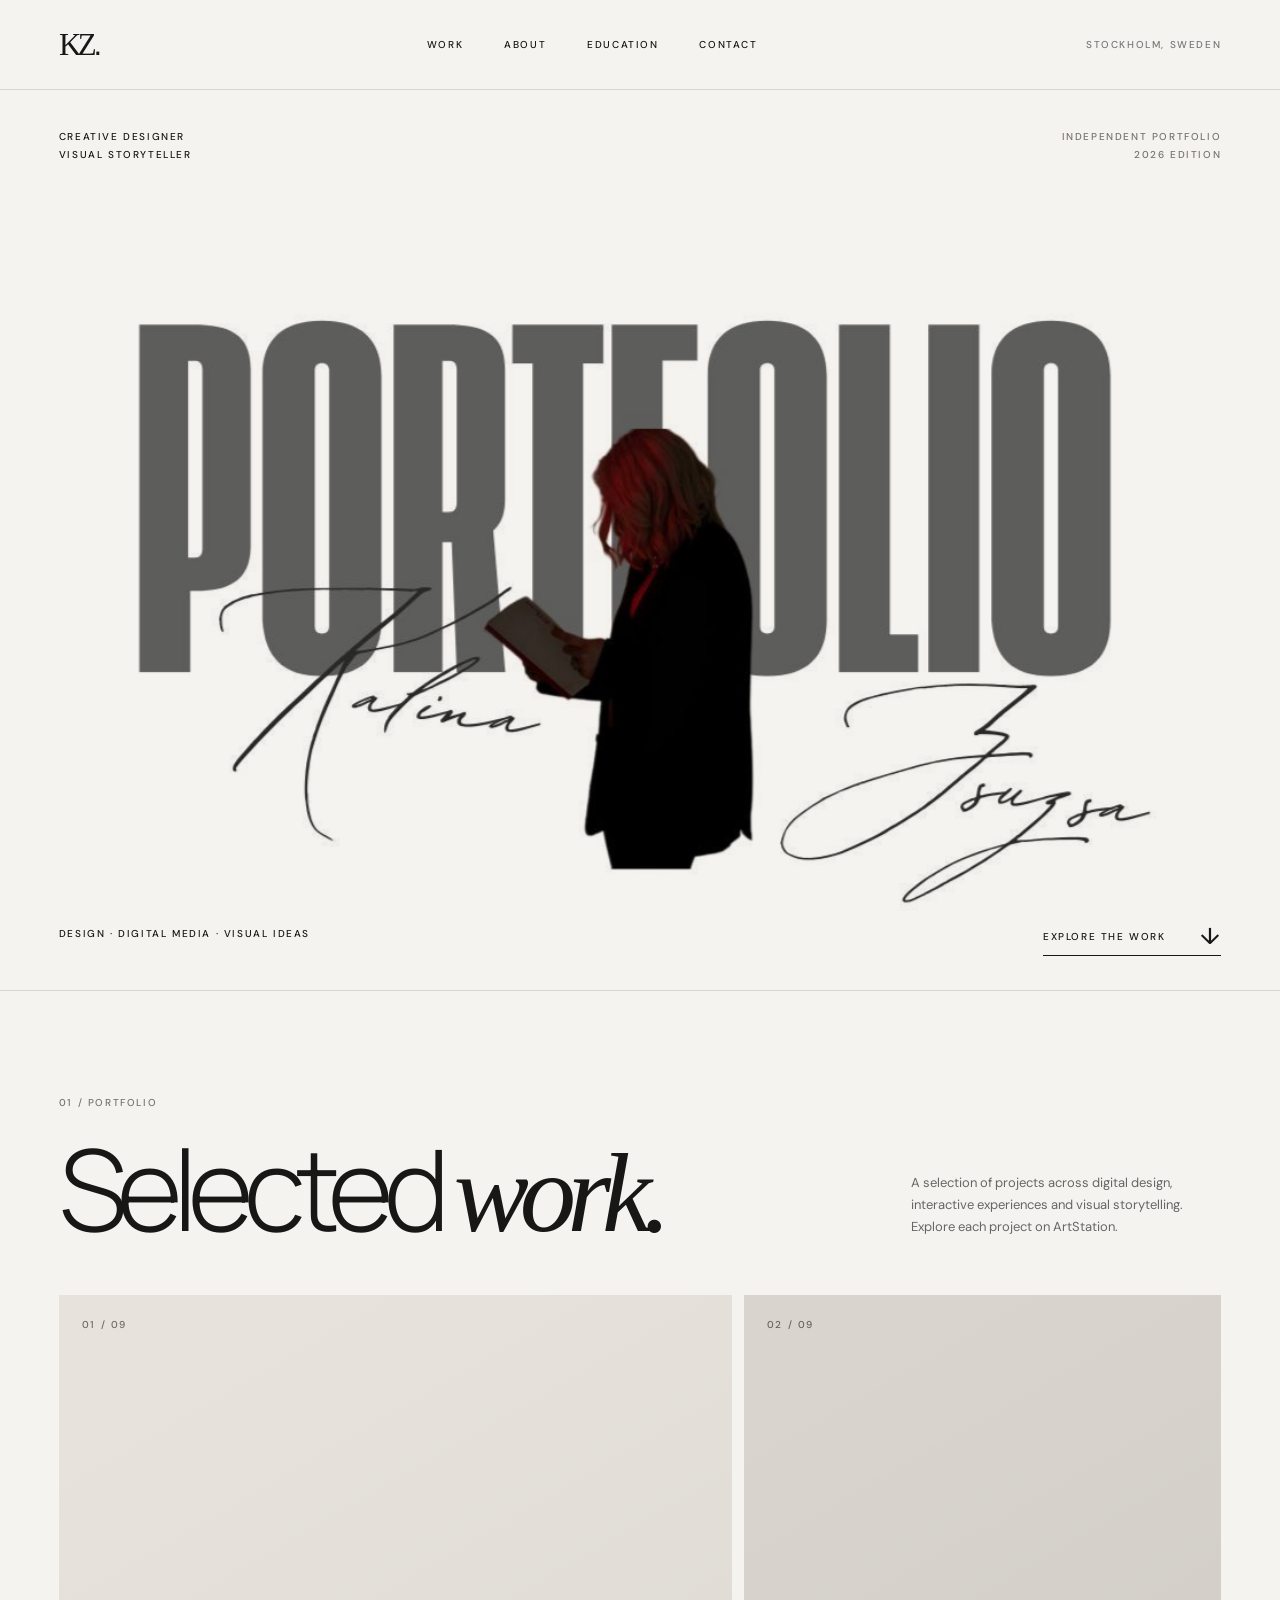
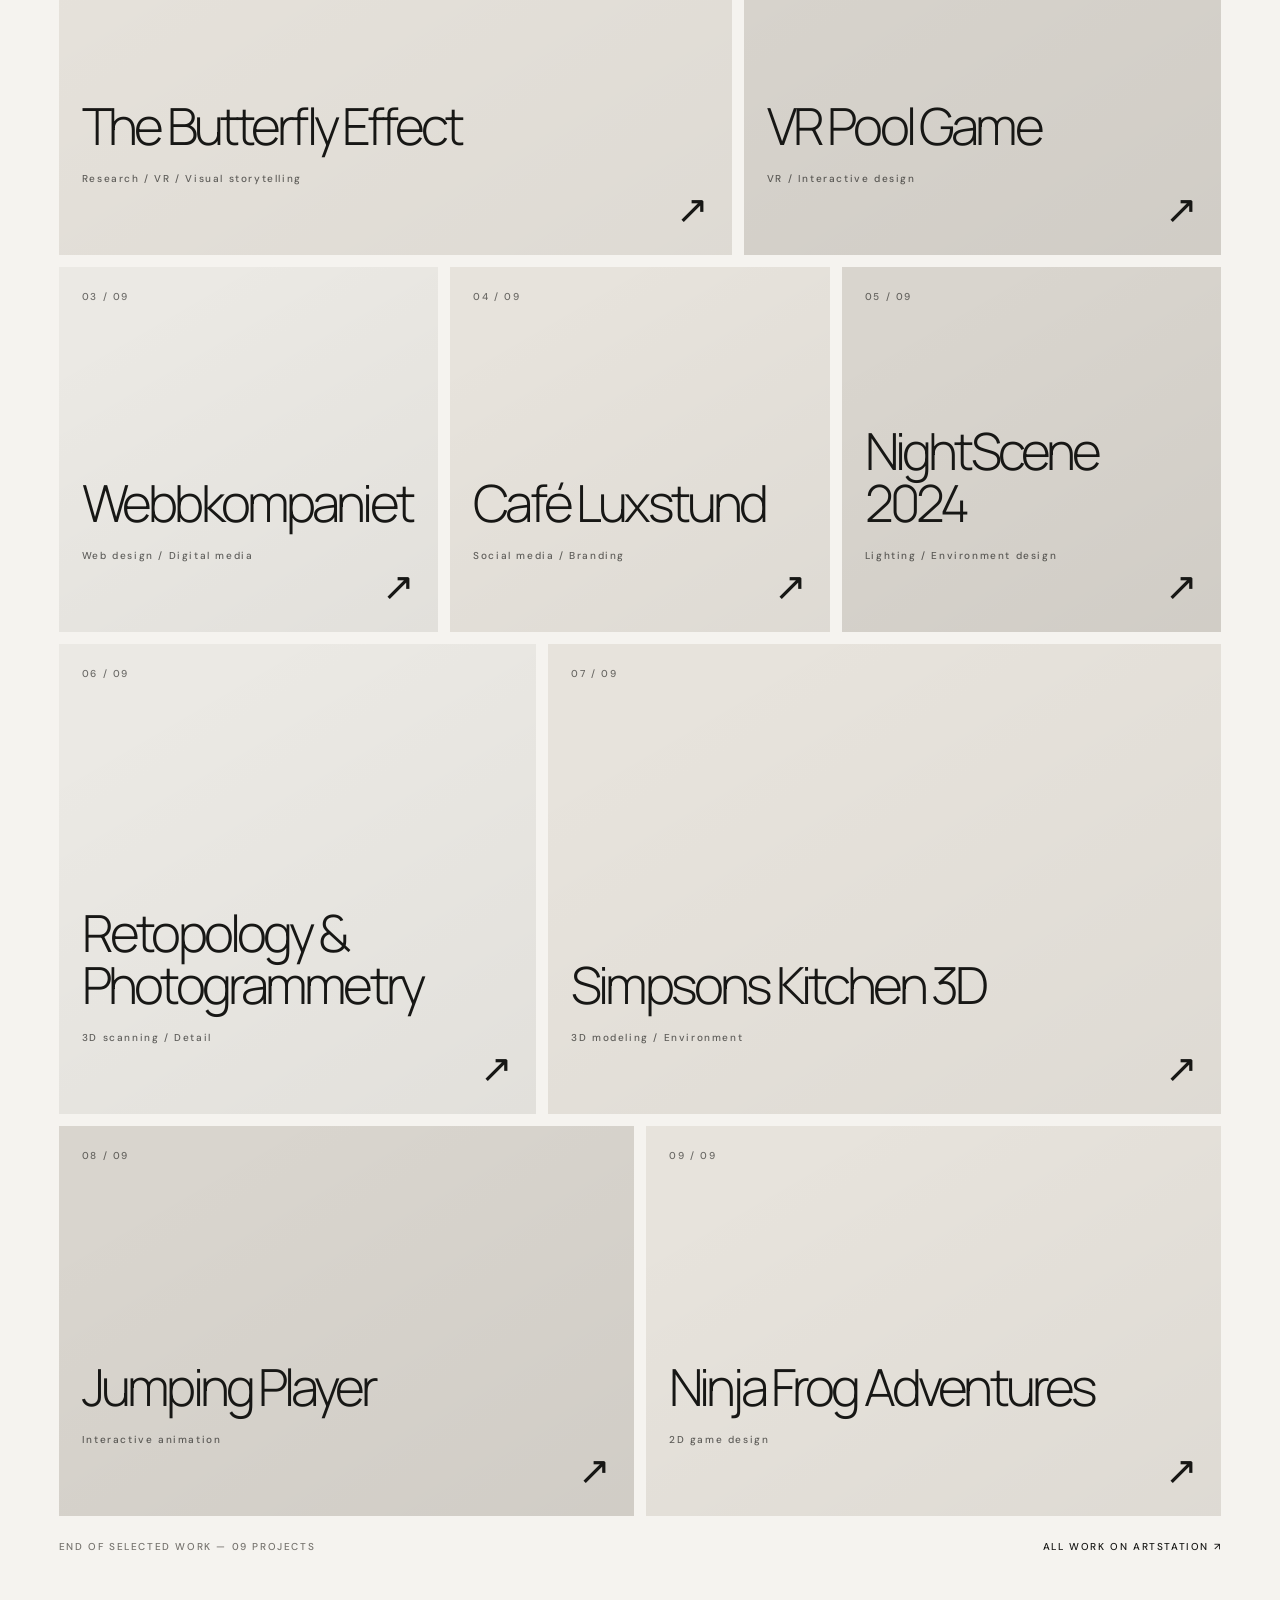
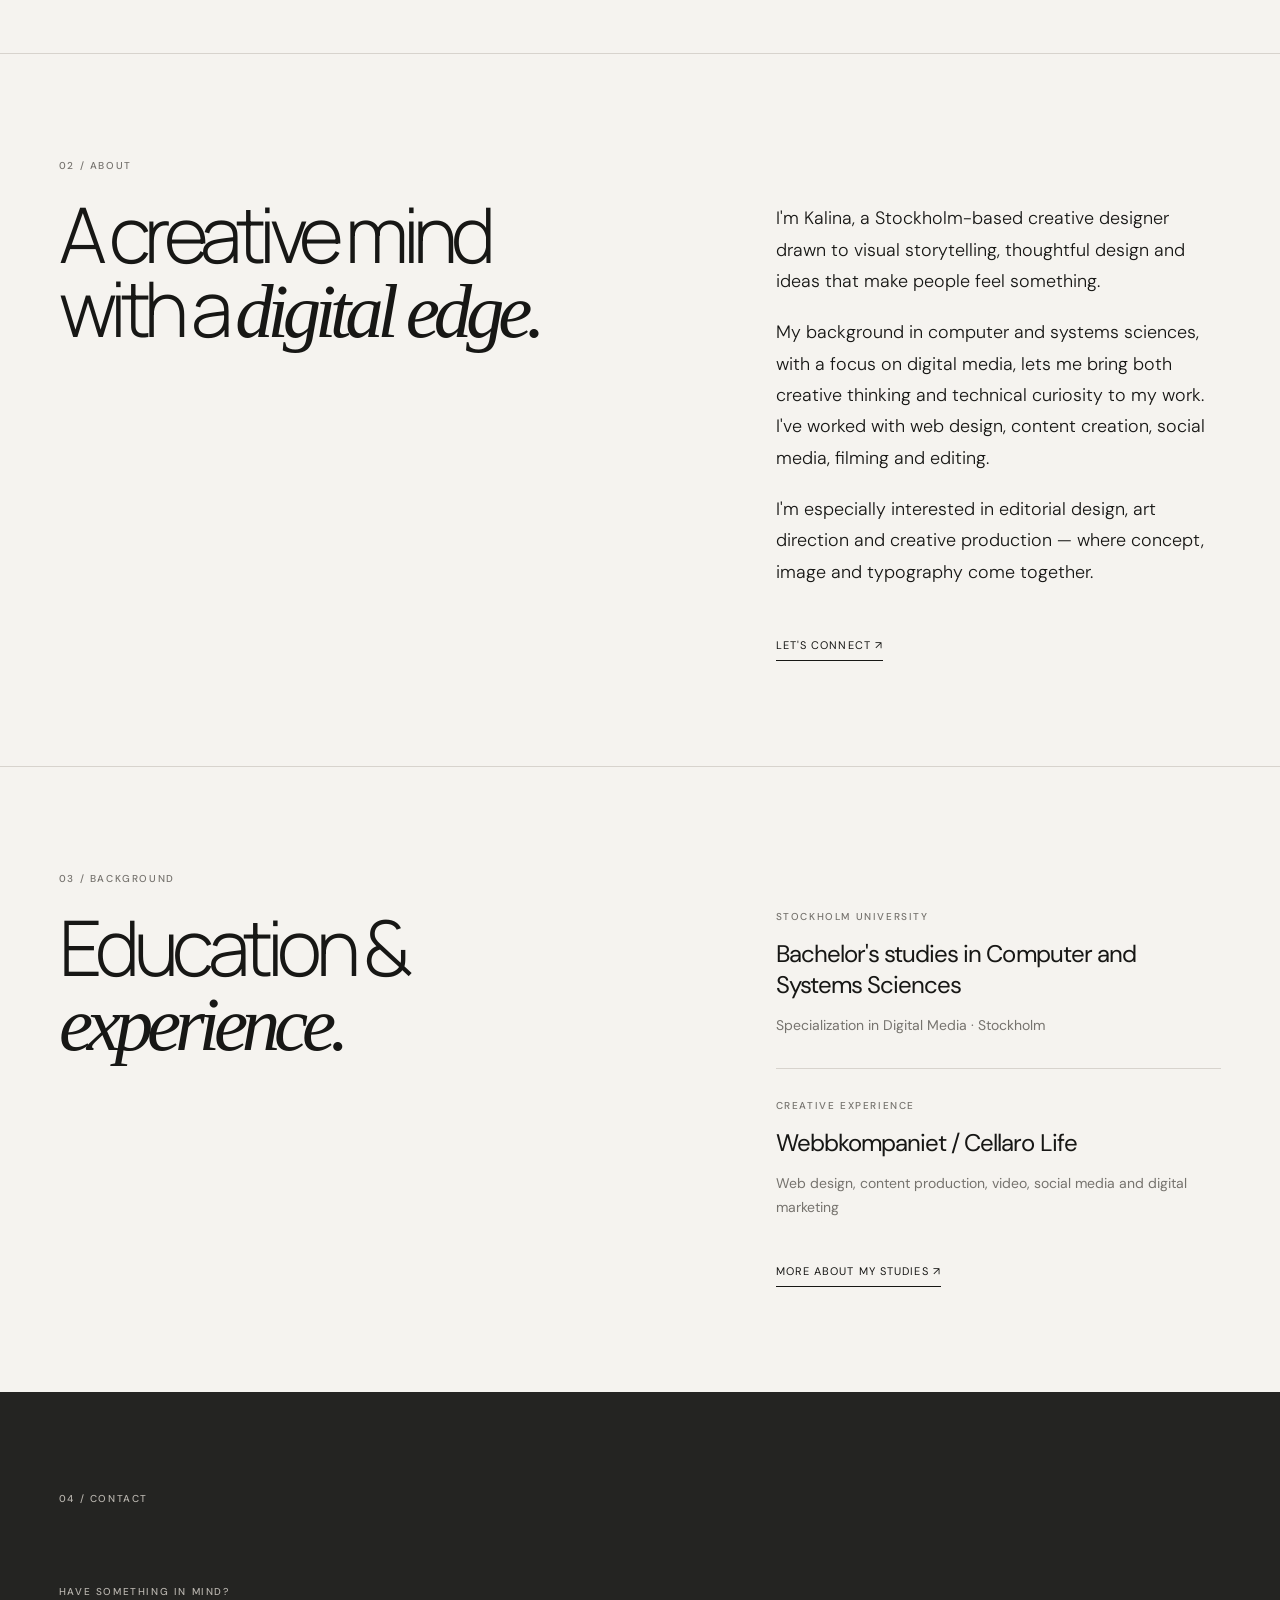
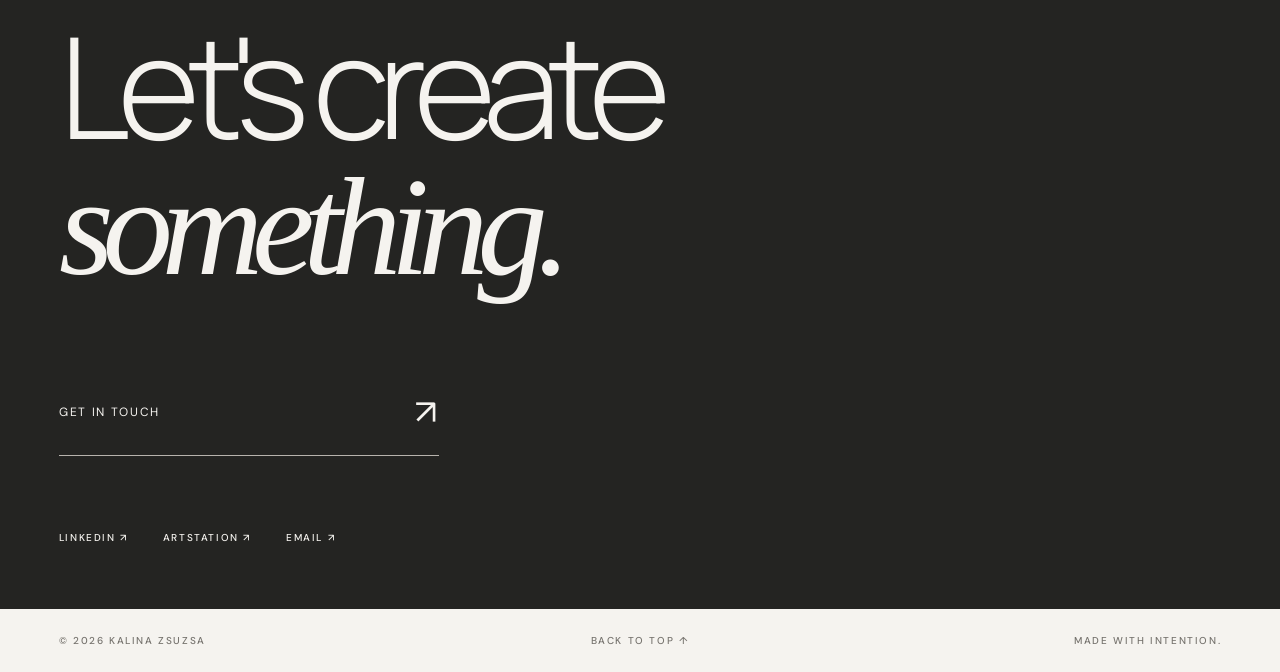
==== Kalina-Zsuzsa-Editorial-Portfolio/index.html @ d0abad07 "Add files via upload" ====
<!doctype html><html lang="en"><head><meta charset="utf-8"><meta name="viewport" content="width=device-width,initial-scale=1"><meta name="description" content="Kalina Zsuzsa — Stockholm-based creative designer. Selected work in digital media, design and visual storytelling."><title>Kalina Zsuzsa — Creative Portfolio</title><link rel="stylesheet" href="style.css"><script defer src="script.js"></script></head><body><div class="cursor" aria-hidden="true"><svg viewBox="0 0 72 72"><path d="M12 7 56 37 36 39 44 61 32 66 24 44 11 59Z" fill="currentColor" stroke="var(--paper)" stroke-width="1.2"/></svg><span class="cursor-label">VIEW<br>PROJECT</span></div><header class="topbar"><a class="brand" href="#home" aria-label="Home">KZ<span class="brand-dot">.</span></a><nav aria-label="Main navigation"><a href="#work">WORK</a><a href="#about">ABOUT</a><a href="#education">EDUCATION</a><a href="#contact">CONTACT</a></nav><span class="location">STOCKHOLM, SWEDEN</span></header><main id="home"><section class="hero" aria-label="Portfolio introduction"><div class="hero-meta"><span>CREATIVE DESIGNER<br>VISUAL STORYTELLER</span><span class="hero-edition">INDEPENDENT PORTFOLIO<br>2026 EDITION</span></div><img class="hero-art" src="portfolio-3.png" alt="Portfolio artwork featuring Kalina Zsuzsa and her signature" fetchpriority="high"><div class="hero-bottom"><span>DESIGN · DIGITAL MEDIA · VISUAL IDEAS</span><a class="explore" href="#work">EXPLORE THE WORK <span>↓</span></a></div></section><section id="work" class="work-section"><div class="section-head"><div><span class="eyebrow">01 / PORTFOLIO</span><h1>Selected <em>work.</em></h1></div><p>A selection of projects across digital design, interactive experiences and visual storytelling. Explore each project on ArtStation.</p></div><div class="project-grid"><a class="project project-1" href="https://www.artstation.com/artwork/DLRnwO" target="_blank" rel="noopener noreferrer" aria-label="View The Butterfly Effect on ArtStation"><span class="project-index">01 / 09</span><span class="project-content"><span class="project-title">The Butterfly Effect</span><span class="project-type">Research / VR / Visual storytelling</span><span class="project-arrow" aria-hidden="true">↗</span></span></a>
<a class="project project-2" href="https://www.artstation.com/artwork/x3XWyY" target="_blank" rel="noopener noreferrer" aria-label="View VR Pool Game on ArtStation"><span class="project-index">02 / 09</span><span class="project-content"><span class="project-title">VR Pool Game</span><span class="project-type">VR / Interactive design</span><span class="project-arrow" aria-hidden="true">↗</span></span></a>
<a class="project project-3" href="https://www.artstation.com/artwork/ndEoX9" target="_blank" rel="noopener noreferrer" aria-label="View Webbkompaniet on ArtStation"><span class="project-index">03 / 09</span><span class="project-content"><span class="project-title">Webbkompaniet</span><span class="project-type">Web design / Digital media</span><span class="project-arrow" aria-hidden="true">↗</span></span></a>
<a class="project project-4" href="https://www.artstation.com/artwork/Ba3x04" target="_blank" rel="noopener noreferrer" aria-label="View Café Luxstund on ArtStation"><span class="project-index">04 / 09</span><span class="project-content"><span class="project-title">Café Luxstund</span><span class="project-type">Social media / Branding</span><span class="project-arrow" aria-hidden="true">↗</span></span></a>
<a class="project project-5" href="https://kalina_zsuzsa.artstation.com/projects/qJNZJn" target="_blank" rel="noopener noreferrer" aria-label="View NightScene 2024 on ArtStation"><span class="project-index">05 / 09</span><span class="project-content"><span class="project-title">NightScene 2024</span><span class="project-type">Lighting / Environment design</span><span class="project-arrow" aria-hidden="true">↗</span></span></a>
<a class="project project-6" href="https://kalina_zsuzsa.artstation.com/projects/P6qyJB" target="_blank" rel="noopener noreferrer" aria-label="View Retopology &amp; Photogrammetry on ArtStation"><span class="project-index">06 / 09</span><span class="project-content"><span class="project-title">Retopology &amp; Photogrammetry</span><span class="project-type">3D scanning / Detail</span><span class="project-arrow" aria-hidden="true">↗</span></span></a>
<a class="project project-7" href="https://kalina_zsuzsa.artstation.com/projects/Nq442J" target="_blank" rel="noopener noreferrer" aria-label="View Simpsons Kitchen 3D on ArtStation"><span class="project-index">07 / 09</span><span class="project-content"><span class="project-title">Simpsons Kitchen 3D</span><span class="project-type">3D modeling / Environment</span><span class="project-arrow" aria-hidden="true">↗</span></span></a>
<a class="project project-8" href="https://kalina_zsuzsa.artstation.com/projects/vbYY0v" target="_blank" rel="noopener noreferrer" aria-label="View Jumping Player on ArtStation"><span class="project-index">08 / 09</span><span class="project-content"><span class="project-title">Jumping Player</span><span class="project-type">Interactive animation</span><span class="project-arrow" aria-hidden="true">↗</span></span></a>
<a class="project project-9" href="https://kalina_zsuzsa.artstation.com/projects/2BOObe" target="_blank" rel="noopener noreferrer" aria-label="View Ninja Frog Adventures on ArtStation"><span class="project-index">09 / 09</span><span class="project-content"><span class="project-title">Ninja Frog Adventures</span><span class="project-type">2D game design</span><span class="project-arrow" aria-hidden="true">↗</span></span></a></div><div class="work-end"><span>END OF SELECTED WORK — 09 PROJECTS</span><a href="https://kalina_zsuzsa.artstation.com/" target="_blank" rel="noopener noreferrer">ALL WORK ON ARTSTATION ↗</a></div></section><section id="about" class="about-section"><span class="eyebrow">02 / ABOUT</span><div class="about-layout"><h2>A creative mind<br>with a <em>digital edge.</em></h2><div class="about-copy"><p>I'm Kalina, a Stockholm-based creative designer drawn to visual storytelling, thoughtful design and ideas that make people feel something.</p><p>My background in computer and systems sciences, with a focus on digital media, lets me bring both creative thinking and technical curiosity to my work. I've worked with web design, content creation, social media, filming and editing.</p><p>I'm especially interested in editorial design, art direction and creative production — where concept, image and typography come together.</p><a href="#contact" class="text-link">LET'S CONNECT ↗</a></div></div></section><section id="education" class="education-section"><span class="eyebrow">03 / BACKGROUND</span><div class="education-row"><h2>Education &<br><em>experience.</em></h2><div><p class="edu-label">STOCKHOLM UNIVERSITY</p><h3>Bachelor's studies in Computer and Systems Sciences</h3><p>Specialization in Digital Media · Stockholm</p><div class="edu-rule"></div><p class="edu-label">CREATIVE EXPERIENCE</p><h3>Webbkompaniet / Cellaro Life</h3><p>Web design, content production, video, social media and digital marketing</p><a href="education.html" class="text-link">MORE ABOUT MY STUDIES ↗</a></div></div></section><section id="contact" class="contact-section"><span class="eyebrow">04 / CONTACT</span><p class="contact-lead">HAVE SOMETHING IN MIND?</p><h2>Let's create<br><em>something.</em></h2><a class="contact-mail" href="mailto:kalinazsuzsa2004@gmail.com">GET IN TOUCH <span>↗</span></a><div class="contact-links"><a href="https://www.linkedin.com/in/kalina-zsuzsa-470775194" target="_blank" rel="noopener noreferrer">LINKEDIN ↗</a><a href="https://kalina_zsuzsa.artstation.com/" target="_blank" rel="noopener noreferrer">ARTSTATION ↗</a><a href="mailto:kalinazsuzsa2004@gmail.com">EMAIL ↗</a></div></section></main><footer><span>© <span id="year">2026</span> KALINA ZSUZSA</span><a href="#home">BACK TO TOP ↑</a><span>MADE WITH INTENTION.</span></footer></body></html>
---- Kalina-Zsuzsa-Editorial-Portfolio/style.css ----
@import url('https://fonts.googleapis.com/css2?family=DM+Sans:wght@300;400;500;600&family=Manrope:wght@300;400;500;600&display=swap');
:root{--paper:#f5f3ef;--ink:#171715;--muted:#76736e;--line:#d7d3cd}*{box-sizing:border-box}html{scroll-behavior:smooth}body{margin:0;background:var(--paper);color:var(--ink);font-family:'DM Sans',Arial,sans-serif;-webkit-font-smoothing:antialiased}a{color:inherit;text-decoration:none}button,a{ -webkit-tap-highlight-color:transparent}::selection{background:#242422;color:white}.topbar{height:90px;padding:0 4.6%;display:flex;align-items:center;justify-content:space-between;border-bottom:1px solid var(--line);position:relative;z-index:5}.brand{font-family:Georgia,serif;font-size:31px;letter-spacing:-.11em}.brand-dot{font-family:Arial}.topbar nav{display:flex;gap:clamp(14px,3.2vw,55px)}.topbar nav a,.location,.eyebrow,.hero-meta,.hero-bottom,.project-index,.project-type,.work-end,.contact-lead,.contact-links,footer,.edu-label{font-size:10px;letter-spacing:.16em;font-weight:500}.topbar nav a{transition:opacity .2s}.topbar nav a:hover{opacity:.45}.location{color:#777}.hero{min-height:690px;display:flex;flex-direction:column;justify-content:space-between;padding:38px 4.6% 34px;overflow:hidden}.hero-meta,.hero-bottom{display:flex;justify-content:space-between;line-height:1.8}.hero-edition{text-align:right;color:var(--muted)}.hero-art{width:min(100%,1120px);height:auto;display:block;margin:10px auto 4px;mix-blend-mode:multiply;object-fit:contain}.explore{display:flex;gap:34px;align-items:center;border-bottom:1px solid var(--ink);padding-bottom:7px}.explore span{font-size:23px;line-height:1}.work-section{padding:105px 4.6% 100px;border-top:1px solid var(--line)}.section-head{display:flex;align-items:end;justify-content:space-between;gap:30px;margin-bottom:48px}.eyebrow{display:block;color:var(--muted);margin-bottom:25px}.section-head h1,.about-layout h2,.education-row h2,.contact-section h2{font-family:'Manrope',Arial,sans-serif;font-size:clamp(58px,8.8vw,142px);font-weight:300;line-height:.96;letter-spacing:-.085em;margin:0}.section-head h1 em,.about-layout h2 em,.education-row h2 em,.contact-section h2 em{font-family:Georgia,serif;font-weight:400;letter-spacing:-.08em}.section-head>p{max-width:310px;color:#666;line-height:1.7;font-size:13px;margin:0 0 9px}.project-grid{display:grid;grid-template-columns:repeat(12,1fr);grid-auto-flow:row dense;gap:12px}.project{min-height:330px;background:#e7e3dc;position:relative;overflow:hidden;padding:23px;display:flex;flex-direction:column;justify-content:space-between;isolation:isolate;transition:background .5s,color .5s}.project:nth-child(9n+2),.project:nth-child(9n+5),.project:nth-child(9n+8){background:#d9d5ce}.project:nth-child(9n+3),.project:nth-child(9n+6){background:#ebe9e4}.project:before{content:'';position:absolute;inset:0;background:linear-gradient(150deg,transparent 15%,rgba(0,0,0,.04) 100%);z-index:-1;transition:transform .6s}.project:hover{background:#242422;color:#fff}.project:hover:before{transform:scale(1.15)}.project-1{grid-column:span 7;min-height:560px}.project-2{grid-column:span 5;min-height:560px}.project-3,.project-4,.project-5{grid-column:span 4;min-height:365px}.project-6{grid-column:span 5;min-height:470px}.project-7{grid-column:span 7;min-height:470px}.project-8,.project-9{grid-column:span 6;min-height:390px}.project-index{opacity:.6}.project-content{display:flex;flex-direction:column;align-items:flex-start}.project-title{font-family:'Manrope',Arial,sans-serif;font-weight:300;letter-spacing:-.075em;line-height:1.03;font-size:clamp(35px,4vw,75px);max-width:96%;text-wrap:balance}.project-type{margin-top:19px;color:inherit;opacity:.65;line-height:1.6}.project-arrow{font-family:Arial,sans-serif;font-size:39px;font-weight:200;align-self:flex-end;transition:transform .3s}.project:hover .project-arrow{transform:translate(8px,-8px)}.work-end{display:flex;justify-content:space-between;gap:20px;margin-top:24px;color:var(--muted)}.work-end a{color:var(--ink)}.about-section,.education-section{padding:105px 4.6%;border-top:1px solid var(--line)}.about-layout,.education-row{display:grid;grid-template-columns:1.4fr 1fr;gap:8%}.about-layout h2,.education-row h2{font-size:clamp(50px,6vw,100px)}.about-copy{max-width:460px;padding-top:6px}.about-copy p{font-size:clamp(16px,1.4vw,20px);font-weight:300;line-height:1.75;margin:0 0 20px}.text-link{display:inline-block;margin-top:30px;border-bottom:1px solid;padding-bottom:8px;font-size:11px;letter-spacing:.1em}.education-row h3{font-weight:400;font-size:24px;letter-spacing:-.04em;margin:0 0 10px}.education-row p:not(.edu-label){color:var(--muted);font-size:14px;line-height:1.7}.edu-label{margin:0 0 15px;color:var(--muted)}.edu-rule{height:1px;background:var(--line);margin:30px 0}.contact-section{background:#242422;color:#f5f3ef;padding:100px 4.6% 65px}.contact-section .eyebrow{color:#b7b3ad}.contact-lead{margin:80px 0 20px;color:#b7b3ad}.contact-section h2{font-size:clamp(72px,11vw,180px)}.contact-mail{display:flex;justify-content:space-between;align-items:center;border-bottom:1px solid #b7b3ad;max-width:380px;padding:20px 0;margin:75px 0;font-size:12px;letter-spacing:.14em}.contact-mail span{font-size:35px}.contact-links{display:flex;gap:35px}footer{padding:25px 4.6%;display:flex;justify-content:space-between;gap:20px;color:var(--muted)}.cursor{display:none;position:fixed;z-index:9999;pointer-events:none;left:0;top:0;width:60px;height:60px;color:#171715;transform:translate3d(-100px,-100px,0);transition:width .25s,height .25s,color .2s;filter:drop-shadow(0 1px 0 rgba(255,255,255,.35))}.cursor svg{width:100%;height:100%;display:block}.cursor-label{display:none;font-size:8px;letter-spacing:.12em;line-height:1.4;text-align:center}.cursor.is-project{width:108px;height:108px;border-radius:50%;background:#f5f3ef;color:#171715;display:flex;align-items:center;justify-content:center;border:1px solid #171715;filter:none}.cursor.is-project svg{position:absolute;width:27px;height:27px;top:15px;left:38px}.cursor.is-project .cursor-label{display:block;margin-top:35px}.cursor.is-link{color:#888}.reveal{opacity:0;transform:translateY(26px);transition:opacity .8s ease,transform .8s ease}.reveal.is-visible{opacity:1;transform:none}@media(pointer:fine) and (hover:hover){body.has-custom-cursor,body.has-custom-cursor a{cursor:none!important}.has-custom-cursor .cursor{display:block}}@media(max-width:800px){.topbar{height:70px}.topbar nav{gap:13px}.topbar nav a{font-size:9px}.location{display:none}.hero{min-height:520px;padding-top:30px}.hero-art{margin:50px auto}.hero-bottom{font-size:9px;gap:20px}.section-head{display:block}.section-head>p{margin-top:20px}.project-1,.project-2,.project-3,.project-4,.project-5,.project-6,.project-7,.project-8,.project-9{grid-column:span 6;min-height:340px}.project-title{font-size:clamp(29px,5vw,54px)}.about-layout,.education-row{grid-template-columns:1fr;gap:30px}.about-copy{max-width:700px}}@media(max-width:530px){.topbar{padding:0 5%}.topbar nav{gap:10px}.topbar nav a{font-size:8px;letter-spacing:.08em}.hero{min-height:410px;padding:25px 5%}.hero-meta{font-size:8px}.hero-art{margin:40px auto}.hero-bottom{font-size:8px}.hero-bottom>span{max-width:150px}.explore{gap:7px}.work-section,.about-section,.education-section{padding:70px 5%}.section-head h1{font-size:57px}.project-grid{gap:9px}.project-1,.project-2,.project-3,.project-4,.project-5,.project-6,.project-7,.project-8,.project-9{grid-column:span 12;min-height:340px}.project-1{min-height:410px}.project-title{font-size:46px}.work-end{font-size:8px;line-height:1.7}.contact-section{padding:75px 5% 50px}.contact-section h2{font-size:66px}.contact-links{gap:17px}footer{font-size:8px;flex-wrap:wrap}}@media(prefers-reduced-motion:reduce){html{scroll-behavior:auto}*,*:before,*:after{animation:none!important;transition:none!important}.reveal{opacity:1;transform:none}}
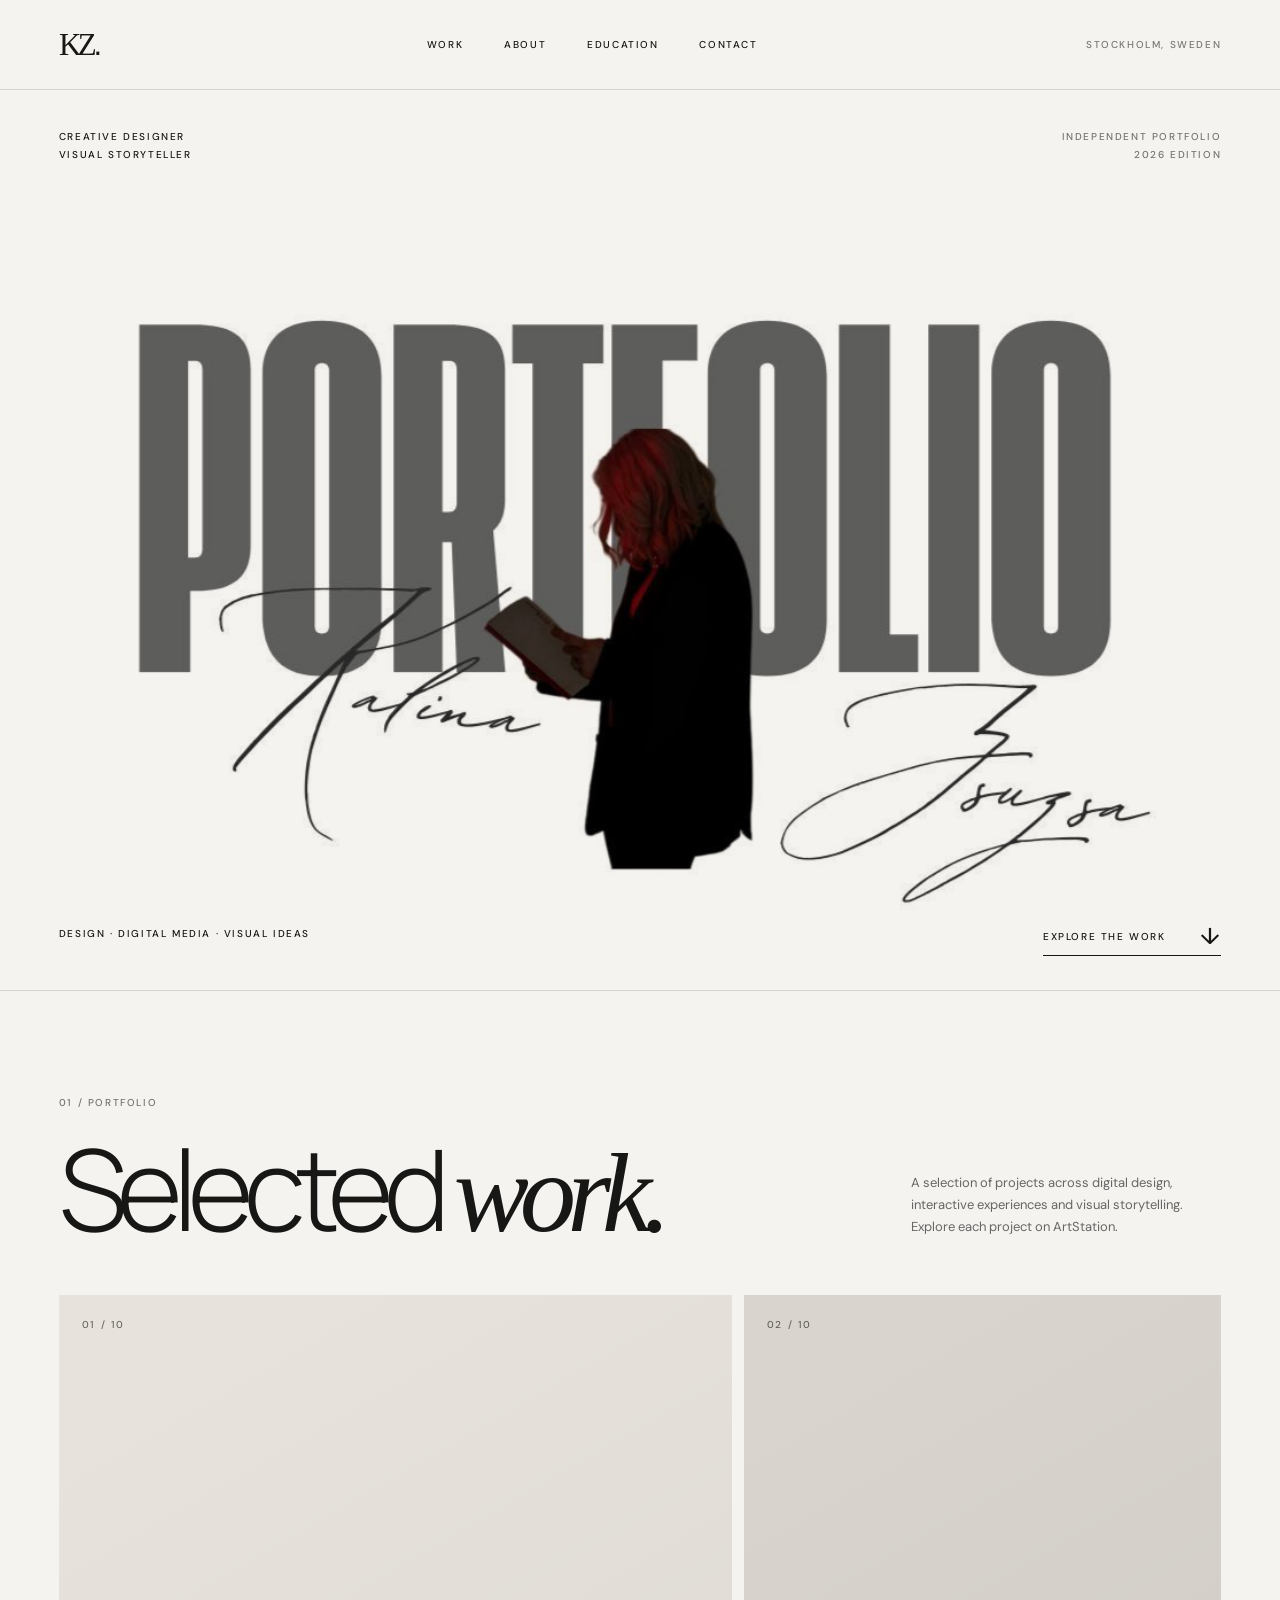
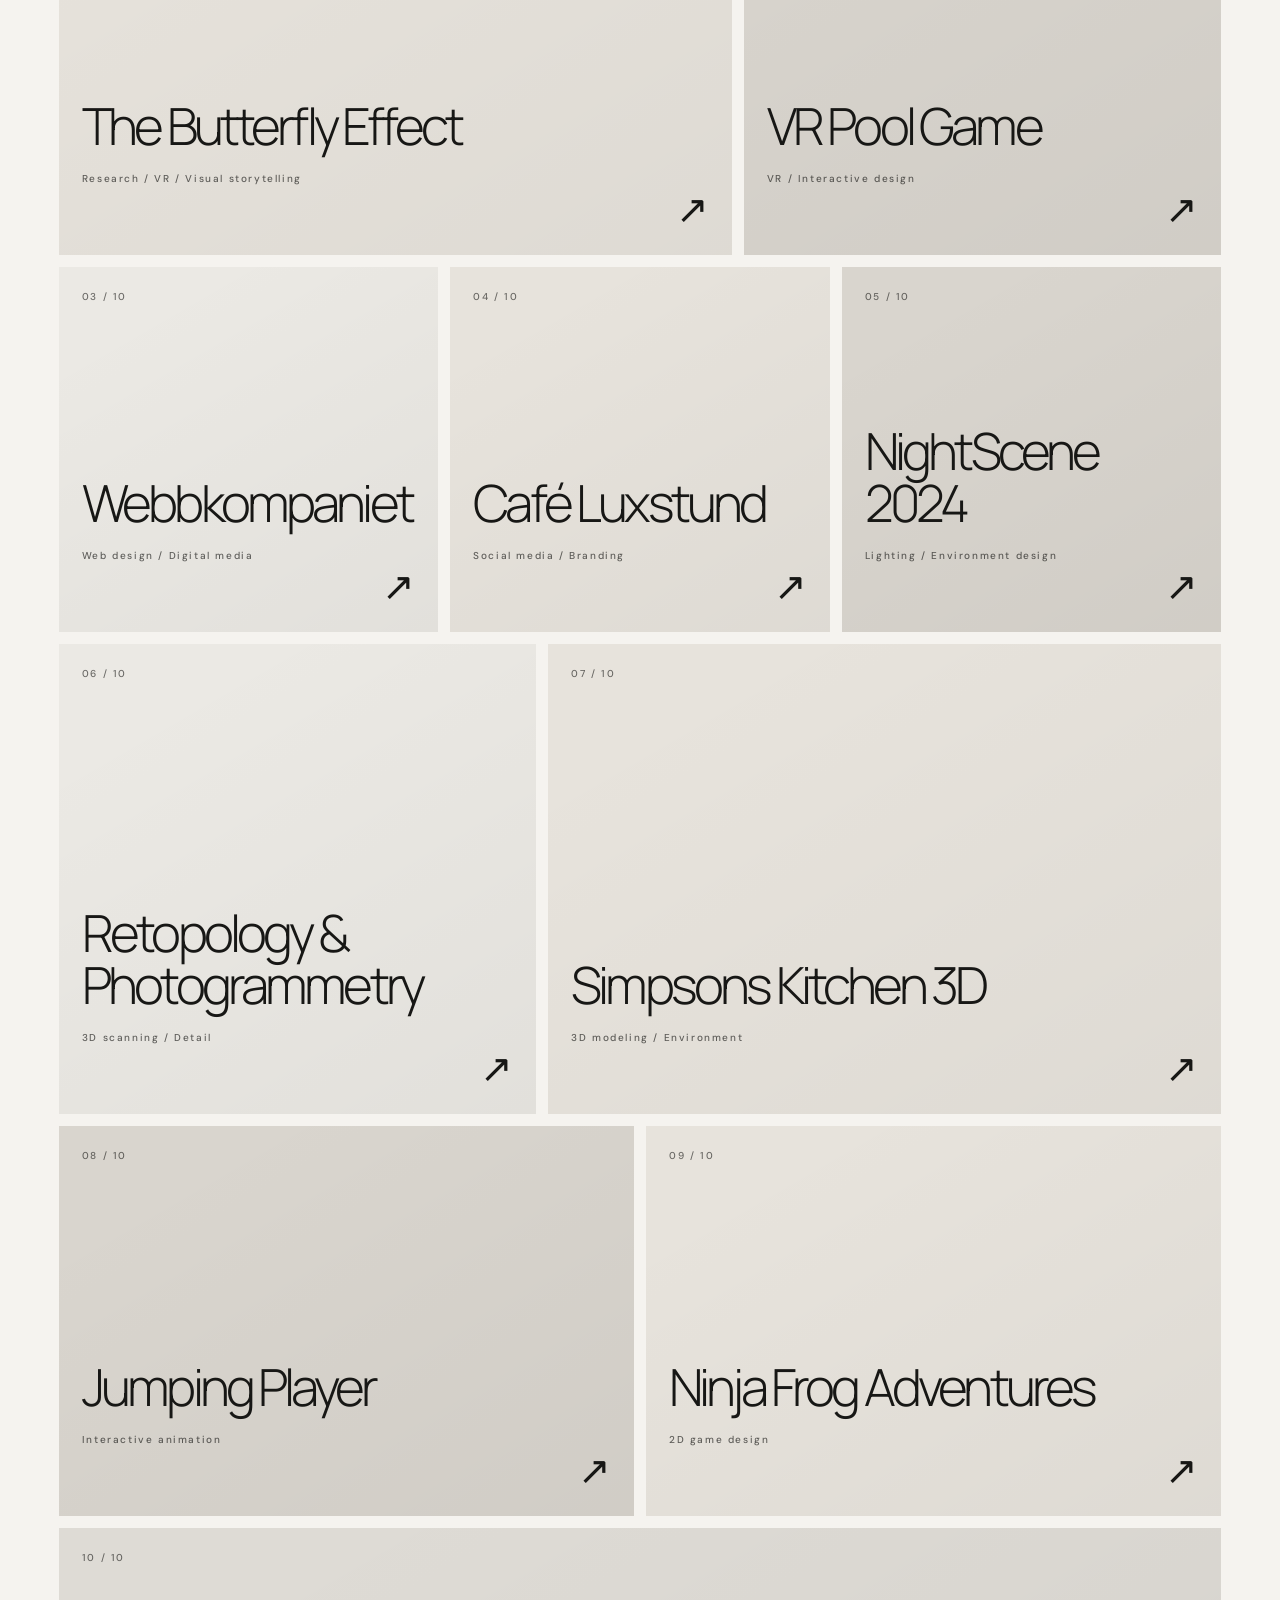
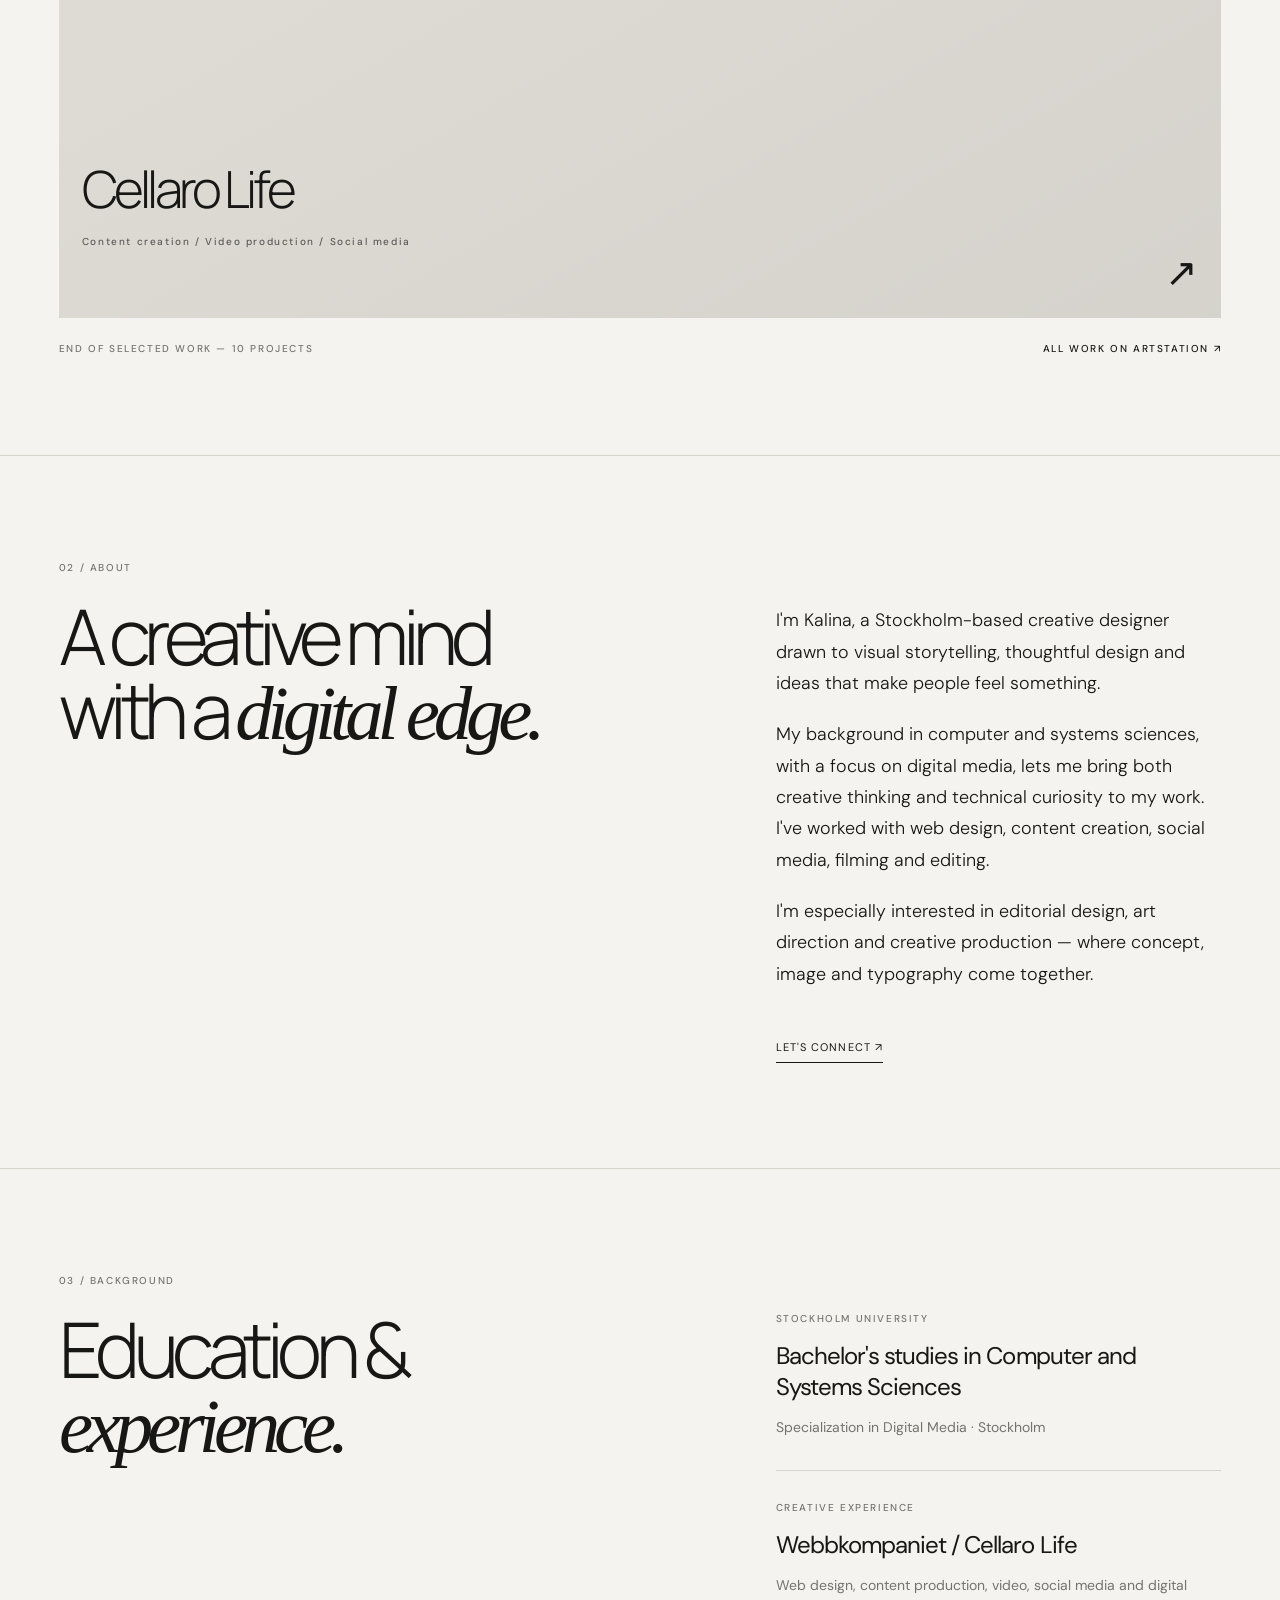
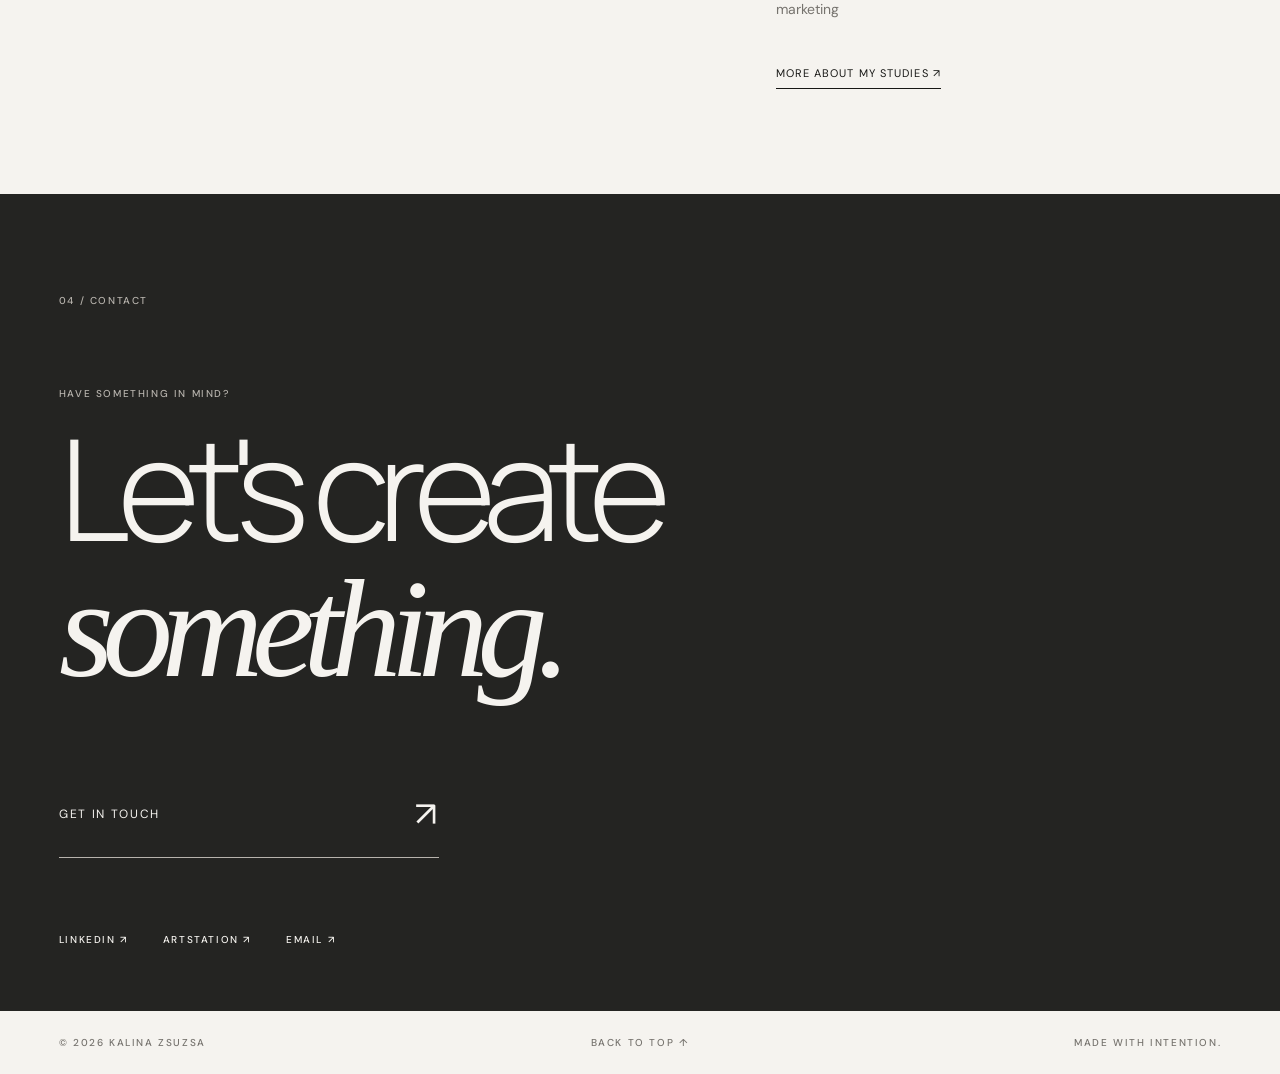
==== commit c02bb145: "Add files via upload" ====
--- a/Kalina-Zsuzsa-Editorial-Portfolio/index.html
+++ b/Kalina-Zsuzsa-Editorial-Portfolio/index.html
@@ -1,9 +1,10 @@
-<!doctype html><html lang="en"><head><meta charset="utf-8"><meta name="viewport" content="width=device-width,initial-scale=1"><meta name="description" content="Kalina Zsuzsa — Stockholm-based creative designer. Selected work in digital media, design and visual storytelling."><title>Kalina Zsuzsa — Creative Portfolio</title><link rel="stylesheet" href="style.css"><script defer src="script.js"></script></head><body><div class="cursor" aria-hidden="true"><svg viewBox="0 0 72 72"><path d="M12 7 56 37 36 39 44 61 32 66 24 44 11 59Z" fill="currentColor" stroke="var(--paper)" stroke-width="1.2"/></svg><span class="cursor-label">VIEW<br>PROJECT</span></div><header class="topbar"><a class="brand" href="#home" aria-label="Home">KZ<span class="brand-dot">.</span></a><nav aria-label="Main navigation"><a href="#work">WORK</a><a href="#about">ABOUT</a><a href="#education">EDUCATION</a><a href="#contact">CONTACT</a></nav><span class="location">STOCKHOLM, SWEDEN</span></header><main id="home"><section class="hero" aria-label="Portfolio introduction"><div class="hero-meta"><span>CREATIVE DESIGNER<br>VISUAL STORYTELLER</span><span class="hero-edition">INDEPENDENT PORTFOLIO<br>2026 EDITION</span></div><img class="hero-art" src="portfolio-3.png" alt="Portfolio artwork featuring Kalina Zsuzsa and her signature" fetchpriority="high"><div class="hero-bottom"><span>DESIGN · DIGITAL MEDIA · VISUAL IDEAS</span><a class="explore" href="#work">EXPLORE THE WORK <span>↓</span></a></div></section><section id="work" class="work-section"><div class="section-head"><div><span class="eyebrow">01 / PORTFOLIO</span><h1>Selected <em>work.</em></h1></div><p>A selection of projects across digital design, interactive experiences and visual storytelling. Explore each project on ArtStation.</p></div><div class="project-grid"><a class="project project-1" href="https://www.artstation.com/artwork/DLRnwO" target="_blank" rel="noopener noreferrer" aria-label="View The Butterfly Effect on ArtStation"><span class="project-index">01 / 09</span><span class="project-content"><span class="project-title">The Butterfly Effect</span><span class="project-type">Research / VR / Visual storytelling</span><span class="project-arrow" aria-hidden="true">↗</span></span></a>
-<a class="project project-2" href="https://www.artstation.com/artwork/x3XWyY" target="_blank" rel="noopener noreferrer" aria-label="View VR Pool Game on ArtStation"><span class="project-index">02 / 09</span><span class="project-content"><span class="project-title">VR Pool Game</span><span class="project-type">VR / Interactive design</span><span class="project-arrow" aria-hidden="true">↗</span></span></a>
-<a class="project project-3" href="https://www.artstation.com/artwork/ndEoX9" target="_blank" rel="noopener noreferrer" aria-label="View Webbkompaniet on ArtStation"><span class="project-index">03 / 09</span><span class="project-content"><span class="project-title">Webbkompaniet</span><span class="project-type">Web design / Digital media</span><span class="project-arrow" aria-hidden="true">↗</span></span></a>
-<a class="project project-4" href="https://www.artstation.com/artwork/Ba3x04" target="_blank" rel="noopener noreferrer" aria-label="View Café Luxstund on ArtStation"><span class="project-index">04 / 09</span><span class="project-content"><span class="project-title">Café Luxstund</span><span class="project-type">Social media / Branding</span><span class="project-arrow" aria-hidden="true">↗</span></span></a>
-<a class="project project-5" href="https://kalina_zsuzsa.artstation.com/projects/qJNZJn" target="_blank" rel="noopener noreferrer" aria-label="View NightScene 2024 on ArtStation"><span class="project-index">05 / 09</span><span class="project-content"><span class="project-title">NightScene 2024</span><span class="project-type">Lighting / Environment design</span><span class="project-arrow" aria-hidden="true">↗</span></span></a>
-<a class="project project-6" href="https://kalina_zsuzsa.artstation.com/projects/P6qyJB" target="_blank" rel="noopener noreferrer" aria-label="View Retopology &amp; Photogrammetry on ArtStation"><span class="project-index">06 / 09</span><span class="project-content"><span class="project-title">Retopology &amp; Photogrammetry</span><span class="project-type">3D scanning / Detail</span><span class="project-arrow" aria-hidden="true">↗</span></span></a>
-<a class="project project-7" href="https://kalina_zsuzsa.artstation.com/projects/Nq442J" target="_blank" rel="noopener noreferrer" aria-label="View Simpsons Kitchen 3D on ArtStation"><span class="project-index">07 / 09</span><span class="project-content"><span class="project-title">Simpsons Kitchen 3D</span><span class="project-type">3D modeling / Environment</span><span class="project-arrow" aria-hidden="true">↗</span></span></a>
-<a class="project project-8" href="https://kalina_zsuzsa.artstation.com/projects/vbYY0v" target="_blank" rel="noopener noreferrer" aria-label="View Jumping Player on ArtStation"><span class="project-index">08 / 09</span><span class="project-content"><span class="project-title">Jumping Player</span><span class="project-type">Interactive animation</span><span class="project-arrow" aria-hidden="true">↗</span></span></a>
-<a class="project project-9" href="https://kalina_zsuzsa.artstation.com/projects/2BOObe" target="_blank" rel="noopener noreferrer" aria-label="View Ninja Frog Adventures on ArtStation"><span class="project-index">09 / 09</span><span class="project-content"><span class="project-title">Ninja Frog Adventures</span><span class="project-type">2D game design</span><span class="project-arrow" aria-hidden="true">↗</span></span></a></div><div class="work-end"><span>END OF SELECTED WORK — 09 PROJECTS</span><a href="https://kalina_zsuzsa.artstation.com/" target="_blank" rel="noopener noreferrer">ALL WORK ON ARTSTATION ↗</a></div></section><section id="about" class="about-section"><span class="eyebrow">02 / ABOUT</span><div class="about-layout"><h2>A creative mind<br>with a <em>digital edge.</em></h2><div class="about-copy"><p>I'm Kalina, a Stockholm-based creative designer drawn to visual storytelling, thoughtful design and ideas that make people feel something.</p><p>My background in computer and systems sciences, with a focus on digital media, lets me bring both creative thinking and technical curiosity to my work. I've worked with web design, content creation, social media, filming and editing.</p><p>I'm especially interested in editorial design, art direction and creative production — where concept, image and typography come together.</p><a href="#contact" class="text-link">LET'S CONNECT ↗</a></div></div></section><section id="education" class="education-section"><span class="eyebrow">03 / BACKGROUND</span><div class="education-row"><h2>Education &<br><em>experience.</em></h2><div><p class="edu-label">STOCKHOLM UNIVERSITY</p><h3>Bachelor's studies in Computer and Systems Sciences</h3><p>Specialization in Digital Media · Stockholm</p><div class="edu-rule"></div><p class="edu-label">CREATIVE EXPERIENCE</p><h3>Webbkompaniet / Cellaro Life</h3><p>Web design, content production, video, social media and digital marketing</p><a href="education.html" class="text-link">MORE ABOUT MY STUDIES ↗</a></div></div></section><section id="contact" class="contact-section"><span class="eyebrow">04 / CONTACT</span><p class="contact-lead">HAVE SOMETHING IN MIND?</p><h2>Let's create<br><em>something.</em></h2><a class="contact-mail" href="mailto:kalinazsuzsa2004@gmail.com">GET IN TOUCH <span>↗</span></a><div class="contact-links"><a href="https://www.linkedin.com/in/kalina-zsuzsa-470775194" target="_blank" rel="noopener noreferrer">LINKEDIN ↗</a><a href="https://kalina_zsuzsa.artstation.com/" target="_blank" rel="noopener noreferrer">ARTSTATION ↗</a><a href="mailto:kalinazsuzsa2004@gmail.com">EMAIL ↗</a></div></section></main><footer><span>© <span id="year">2026</span> KALINA ZSUZSA</span><a href="#home">BACK TO TOP ↑</a><span>MADE WITH INTENTION.</span></footer></body></html>+<!doctype html><html lang="en"><head><meta charset="utf-8"><meta name="viewport" content="width=device-width,initial-scale=1"><meta name="description" content="Kalina Zsuzsa — Stockholm-based creative designer. Selected work in digital media, design and visual storytelling."><title>Kalina Zsuzsa — Creative Portfolio</title><link rel="stylesheet" href="style.css"><script defer src="script.js"></script></head><body><div class="cursor" aria-hidden="true"><svg viewBox="0 0 72 72"><path d="M12 7 56 37 36 39 44 61 32 66 24 44 11 59Z" fill="currentColor" stroke="var(--paper)" stroke-width="1.2"/></svg><span class="cursor-label">VIEW<br>PROJECT</span></div><header class="topbar"><a class="brand" href="#home" aria-label="Home">KZ<span class="brand-dot">.</span></a><nav aria-label="Main navigation"><a href="#work">WORK</a><a href="#about">ABOUT</a><a href="#education">EDUCATION</a><a href="#contact">CONTACT</a></nav><span class="location">STOCKHOLM, SWEDEN</span></header><main id="home"><section class="hero" aria-label="Portfolio introduction"><div class="hero-meta"><span>CREATIVE DESIGNER<br>VISUAL STORYTELLER</span><span class="hero-edition">INDEPENDENT PORTFOLIO<br>2026 EDITION</span></div><img class="hero-art" src="portfolio-3.png" alt="Portfolio artwork featuring Kalina Zsuzsa and her signature" fetchpriority="high"><div class="hero-bottom"><span>DESIGN · DIGITAL MEDIA · VISUAL IDEAS</span><a class="explore" href="#work">EXPLORE THE WORK <span>↓</span></a></div></section><section id="work" class="work-section"><div class="section-head"><div><span class="eyebrow">01 / PORTFOLIO</span><h1>Selected <em>work.</em></h1></div><p>A selection of projects across digital design, interactive experiences and visual storytelling. Explore each project on ArtStation.</p></div><div class="project-grid"><a class="project project-1" href="https://www.artstation.com/artwork/DLRnwO" target="_blank" rel="noopener noreferrer" aria-label="View The Butterfly Effect on ArtStation"><span class="project-index">01 / 10</span><span class="project-content"><span class="project-title">The Butterfly Effect</span><span class="project-type">Research / VR / Visual storytelling</span><span class="project-arrow" aria-hidden="true">↗</span></span></a>
+<a class="project project-2" href="https://www.artstation.com/artwork/x3XWyY" target="_blank" rel="noopener noreferrer" aria-label="View VR Pool Game on ArtStation"><span class="project-index">02 / 10</span><span class="project-content"><span class="project-title">VR Pool Game</span><span class="project-type">VR / Interactive design</span><span class="project-arrow" aria-hidden="true">↗</span></span></a>
+<a class="project project-3" href="https://www.artstation.com/artwork/ndEoX9" target="_blank" rel="noopener noreferrer" aria-label="View Webbkompaniet on ArtStation"><span class="project-index">03 / 10</span><span class="project-content"><span class="project-title">Webbkompaniet</span><span class="project-type">Web design / Digital media</span><span class="project-arrow" aria-hidden="true">↗</span></span></a>
+<a class="project project-4" href="https://www.artstation.com/artwork/Ba3x04" target="_blank" rel="noopener noreferrer" aria-label="View Café Luxstund on ArtStation"><span class="project-index">04 / 10</span><span class="project-content"><span class="project-title">Café Luxstund</span><span class="project-type">Social media / Branding</span><span class="project-arrow" aria-hidden="true">↗</span></span></a>
+<a class="project project-5" href="https://kalina_zsuzsa.artstation.com/projects/qJNZJn" target="_blank" rel="noopener noreferrer" aria-label="View NightScene 2024 on ArtStation"><span class="project-index">05 / 10</span><span class="project-content"><span class="project-title">NightScene 2024</span><span class="project-type">Lighting / Environment design</span><span class="project-arrow" aria-hidden="true">↗</span></span></a>
+<a class="project project-6" href="https://kalina_zsuzsa.artstation.com/projects/P6qyJB" target="_blank" rel="noopener noreferrer" aria-label="View Retopology &amp; Photogrammetry on ArtStation"><span class="project-index">06 / 10</span><span class="project-content"><span class="project-title">Retopology &amp; Photogrammetry</span><span class="project-type">3D scanning / Detail</span><span class="project-arrow" aria-hidden="true">↗</span></span></a>
+<a class="project project-7" href="https://kalina_zsuzsa.artstation.com/projects/Nq442J" target="_blank" rel="noopener noreferrer" aria-label="View Simpsons Kitchen 3D on ArtStation"><span class="project-index">07 / 10</span><span class="project-content"><span class="project-title">Simpsons Kitchen 3D</span><span class="project-type">3D modeling / Environment</span><span class="project-arrow" aria-hidden="true">↗</span></span></a>
+<a class="project project-8" href="https://kalina_zsuzsa.artstation.com/projects/vbYY0v" target="_blank" rel="noopener noreferrer" aria-label="View Jumping Player on ArtStation"><span class="project-index">08 / 10</span><span class="project-content"><span class="project-title">Jumping Player</span><span class="project-type">Interactive animation</span><span class="project-arrow" aria-hidden="true">↗</span></span></a>
+<a class="project project-9" href="https://kalina_zsuzsa.artstation.com/projects/2BOObe" target="_blank" rel="noopener noreferrer" aria-label="View Ninja Frog Adventures on ArtStation"><span class="project-index">09 / 10</span><span class="project-content"><span class="project-title">Ninja Frog Adventures</span><span class="project-type">2D game design</span><span class="project-arrow" aria-hidden="true">↗</span></span></a>
+<a class="project project-10" href="https://www.artstation.com/artwork/BaaWo9" target="_blank" rel="noopener noreferrer" aria-label="View Cellaro Life on ArtStation"><span class="project-index">10 / 10</span><span class="project-content"><span class="project-title">Cellaro Life</span><span class="project-type">Content creation / Video production / Social media</span><span class="project-arrow" aria-hidden="true">↗</span></span></a></div><div class="work-end"><span>END OF SELECTED WORK — 10 PROJECTS</span><a href="https://kalina_zsuzsa.artstation.com/" target="_blank" rel="noopener noreferrer">ALL WORK ON ARTSTATION ↗</a></div></section><section id="about" class="about-section"><span class="eyebrow">02 / ABOUT</span><div class="about-layout"><h2>A creative mind<br>with a <em>digital edge.</em></h2><div class="about-copy"><p>I'm Kalina, a Stockholm-based creative designer drawn to visual storytelling, thoughtful design and ideas that make people feel something.</p><p>My background in computer and systems sciences, with a focus on digital media, lets me bring both creative thinking and technical curiosity to my work. I've worked with web design, content creation, social media, filming and editing.</p><p>I'm especially interested in editorial design, art direction and creative production — where concept, image and typography come together.</p><a href="#contact" class="text-link">LET'S CONNECT ↗</a></div></div></section><section id="education" class="education-section"><span class="eyebrow">03 / BACKGROUND</span><div class="education-row"><h2>Education &<br><em>experience.</em></h2><div><p class="edu-label">STOCKHOLM UNIVERSITY</p><h3>Bachelor's studies in Computer and Systems Sciences</h3><p>Specialization in Digital Media · Stockholm</p><div class="edu-rule"></div><p class="edu-label">CREATIVE EXPERIENCE</p><h3>Webbkompaniet / Cellaro Life</h3><p>Web design, content production, video, social media and digital marketing</p><a href="education.html" class="text-link">MORE ABOUT MY STUDIES ↗</a></div></div></section><section id="contact" class="contact-section"><span class="eyebrow">04 / CONTACT</span><p class="contact-lead">HAVE SOMETHING IN MIND?</p><h2>Let's create<br><em>something.</em></h2><a class="contact-mail" href="mailto:kalinazsuzsa2004@gmail.com">GET IN TOUCH <span>↗</span></a><div class="contact-links"><a href="https://www.linkedin.com/in/kalina-zsuzsa-470775194" target="_blank" rel="noopener noreferrer">LINKEDIN ↗</a><a href="https://kalina_zsuzsa.artstation.com/" target="_blank" rel="noopener noreferrer">ARTSTATION ↗</a><a href="mailto:kalinazsuzsa2004@gmail.com">EMAIL ↗</a></div></section></main><footer><span>© <span id="year">2026</span> KALINA ZSUZSA</span><a href="#home">BACK TO TOP ↑</a><span>MADE WITH INTENTION.</span></footer></body></html>
--- a/Kalina-Zsuzsa-Editorial-Portfolio/style.css
+++ b/Kalina-Zsuzsa-Editorial-Portfolio/style.css
@@ -1,2 +1,7 @@
 @import url('https://fonts.googleapis.com/css2?family=DM+Sans:wght@300;400;500;600&family=Manrope:wght@300;400;500;600&display=swap');
 :root{--paper:#f5f3ef;--ink:#171715;--muted:#76736e;--line:#d7d3cd}*{box-sizing:border-box}html{scroll-behavior:smooth}body{margin:0;background:var(--paper);color:var(--ink);font-family:'DM Sans',Arial,sans-serif;-webkit-font-smoothing:antialiased}a{color:inherit;text-decoration:none}button,a{ -webkit-tap-highlight-color:transparent}::selection{background:#242422;color:white}.topbar{height:90px;padding:0 4.6%;display:flex;align-items:center;justify-content:space-between;border-bottom:1px solid var(--line);position:relative;z-index:5}.brand{font-family:Georgia,serif;font-size:31px;letter-spacing:-.11em}.brand-dot{font-family:Arial}.topbar nav{display:flex;gap:clamp(14px,3.2vw,55px)}.topbar nav a,.location,.eyebrow,.hero-meta,.hero-bottom,.project-index,.project-type,.work-end,.contact-lead,.contact-links,footer,.edu-label{font-size:10px;letter-spacing:.16em;font-weight:500}.topbar nav a{transition:opacity .2s}.topbar nav a:hover{opacity:.45}.location{color:#777}.hero{min-height:690px;display:flex;flex-direction:column;justify-content:space-between;padding:38px 4.6% 34px;overflow:hidden}.hero-meta,.hero-bottom{display:flex;justify-content:space-between;line-height:1.8}.hero-edition{text-align:right;color:var(--muted)}.hero-art{width:min(100%,1120px);height:auto;display:block;margin:10px auto 4px;mix-blend-mode:multiply;object-fit:contain}.explore{display:flex;gap:34px;align-items:center;border-bottom:1px solid var(--ink);padding-bottom:7px}.explore span{font-size:23px;line-height:1}.work-section{padding:105px 4.6% 100px;border-top:1px solid var(--line)}.section-head{display:flex;align-items:end;justify-content:space-between;gap:30px;margin-bottom:48px}.eyebrow{display:block;color:var(--muted);margin-bottom:25px}.section-head h1,.about-layout h2,.education-row h2,.contact-section h2{font-family:'Manrope',Arial,sans-serif;font-size:clamp(58px,8.8vw,142px);font-weight:300;line-height:.96;letter-spacing:-.085em;margin:0}.section-head h1 em,.about-layout h2 em,.education-row h2 em,.contact-section h2 em{font-family:Georgia,serif;font-weight:400;letter-spacing:-.08em}.section-head>p{max-width:310px;color:#666;line-height:1.7;font-size:13px;margin:0 0 9px}.project-grid{display:grid;grid-template-columns:repeat(12,1fr);grid-auto-flow:row dense;gap:12px}.project{min-height:330px;background:#e7e3dc;position:relative;overflow:hidden;padding:23px;display:flex;flex-direction:column;justify-content:space-between;isolation:isolate;transition:background .5s,color .5s}.project:nth-child(9n+2),.project:nth-child(9n+5),.project:nth-child(9n+8){background:#d9d5ce}.project:nth-child(9n+3),.project:nth-child(9n+6){background:#ebe9e4}.project:before{content:'';position:absolute;inset:0;background:linear-gradient(150deg,transparent 15%,rgba(0,0,0,.04) 100%);z-index:-1;transition:transform .6s}.project:hover{background:#242422;color:#fff}.project:hover:before{transform:scale(1.15)}.project-1{grid-column:span 7;min-height:560px}.project-2{grid-column:span 5;min-height:560px}.project-3,.project-4,.project-5{grid-column:span 4;min-height:365px}.project-6{grid-column:span 5;min-height:470px}.project-7{grid-column:span 7;min-height:470px}.project-8,.project-9{grid-column:span 6;min-height:390px}.project-index{opacity:.6}.project-content{display:flex;flex-direction:column;align-items:flex-start}.project-title{font-family:'Manrope',Arial,sans-serif;font-weight:300;letter-spacing:-.075em;line-height:1.03;font-size:clamp(35px,4vw,75px);max-width:96%;text-wrap:balance}.project-type{margin-top:19px;color:inherit;opacity:.65;line-height:1.6}.project-arrow{font-family:Arial,sans-serif;font-size:39px;font-weight:200;align-self:flex-end;transition:transform .3s}.project:hover .project-arrow{transform:translate(8px,-8px)}.work-end{display:flex;justify-content:space-between;gap:20px;margin-top:24px;color:var(--muted)}.work-end a{color:var(--ink)}.about-section,.education-section{padding:105px 4.6%;border-top:1px solid var(--line)}.about-layout,.education-row{display:grid;grid-template-columns:1.4fr 1fr;gap:8%}.about-layout h2,.education-row h2{font-size:clamp(50px,6vw,100px)}.about-copy{max-width:460px;padding-top:6px}.about-copy p{font-size:clamp(16px,1.4vw,20px);font-weight:300;line-height:1.75;margin:0 0 20px}.text-link{display:inline-block;margin-top:30px;border-bottom:1px solid;padding-bottom:8px;font-size:11px;letter-spacing:.1em}.education-row h3{font-weight:400;font-size:24px;letter-spacing:-.04em;margin:0 0 10px}.education-row p:not(.edu-label){color:var(--muted);font-size:14px;line-height:1.7}.edu-label{margin:0 0 15px;color:var(--muted)}.edu-rule{height:1px;background:var(--line);margin:30px 0}.contact-section{background:#242422;color:#f5f3ef;padding:100px 4.6% 65px}.contact-section .eyebrow{color:#b7b3ad}.contact-lead{margin:80px 0 20px;color:#b7b3ad}.contact-section h2{font-size:clamp(72px,11vw,180px)}.contact-mail{display:flex;justify-content:space-between;align-items:center;border-bottom:1px solid #b7b3ad;max-width:380px;padding:20px 0;margin:75px 0;font-size:12px;letter-spacing:.14em}.contact-mail span{font-size:35px}.contact-links{display:flex;gap:35px}footer{padding:25px 4.6%;display:flex;justify-content:space-between;gap:20px;color:var(--muted)}.cursor{display:none;position:fixed;z-index:9999;pointer-events:none;left:0;top:0;width:60px;height:60px;color:#171715;transform:translate3d(-100px,-100px,0);transition:width .25s,height .25s,color .2s;filter:drop-shadow(0 1px 0 rgba(255,255,255,.35))}.cursor svg{width:100%;height:100%;display:block}.cursor-label{display:none;font-size:8px;letter-spacing:.12em;line-height:1.4;text-align:center}.cursor.is-project{width:108px;height:108px;border-radius:50%;background:#f5f3ef;color:#171715;display:flex;align-items:center;justify-content:center;border:1px solid #171715;filter:none}.cursor.is-project svg{position:absolute;width:27px;height:27px;top:15px;left:38px}.cursor.is-project .cursor-label{display:block;margin-top:35px}.cursor.is-link{color:#888}.reveal{opacity:0;transform:translateY(26px);transition:opacity .8s ease,transform .8s ease}.reveal.is-visible{opacity:1;transform:none}@media(pointer:fine) and (hover:hover){body.has-custom-cursor,body.has-custom-cursor a{cursor:none!important}.has-custom-cursor .cursor{display:block}}@media(max-width:800px){.topbar{height:70px}.topbar nav{gap:13px}.topbar nav a{font-size:9px}.location{display:none}.hero{min-height:520px;padding-top:30px}.hero-art{margin:50px auto}.hero-bottom{font-size:9px;gap:20px}.section-head{display:block}.section-head>p{margin-top:20px}.project-1,.project-2,.project-3,.project-4,.project-5,.project-6,.project-7,.project-8,.project-9{grid-column:span 6;min-height:340px}.project-title{font-size:clamp(29px,5vw,54px)}.about-layout,.education-row{grid-template-columns:1fr;gap:30px}.about-copy{max-width:700px}}@media(max-width:530px){.topbar{padding:0 5%}.topbar nav{gap:10px}.topbar nav a{font-size:8px;letter-spacing:.08em}.hero{min-height:410px;padding:25px 5%}.hero-meta{font-size:8px}.hero-art{margin:40px auto}.hero-bottom{font-size:8px}.hero-bottom>span{max-width:150px}.explore{gap:7px}.work-section,.about-section,.education-section{padding:70px 5%}.section-head h1{font-size:57px}.project-grid{gap:9px}.project-1,.project-2,.project-3,.project-4,.project-5,.project-6,.project-7,.project-8,.project-9{grid-column:span 12;min-height:340px}.project-1{min-height:410px}.project-title{font-size:46px}.work-end{font-size:8px;line-height:1.7}.contact-section{padding:75px 5% 50px}.contact-section h2{font-size:66px}.contact-links{gap:17px}footer{font-size:8px;flex-wrap:wrap}}@media(prefers-reduced-motion:reduce){html{scroll-behavior:auto}*,*:before,*:after{animation:none!important;transition:none!important}.reveal{opacity:1;transform:none}}
+
+/* Cellaro Life project */
+.project-10{grid-column:span 12;min-height:390px;background:#dedbd5}
+@media(max-width:800px){.project-10{grid-column:span 12;min-height:340px}}
+@media(max-width:530px){.project-10{grid-column:span 12;min-height:340px}}
